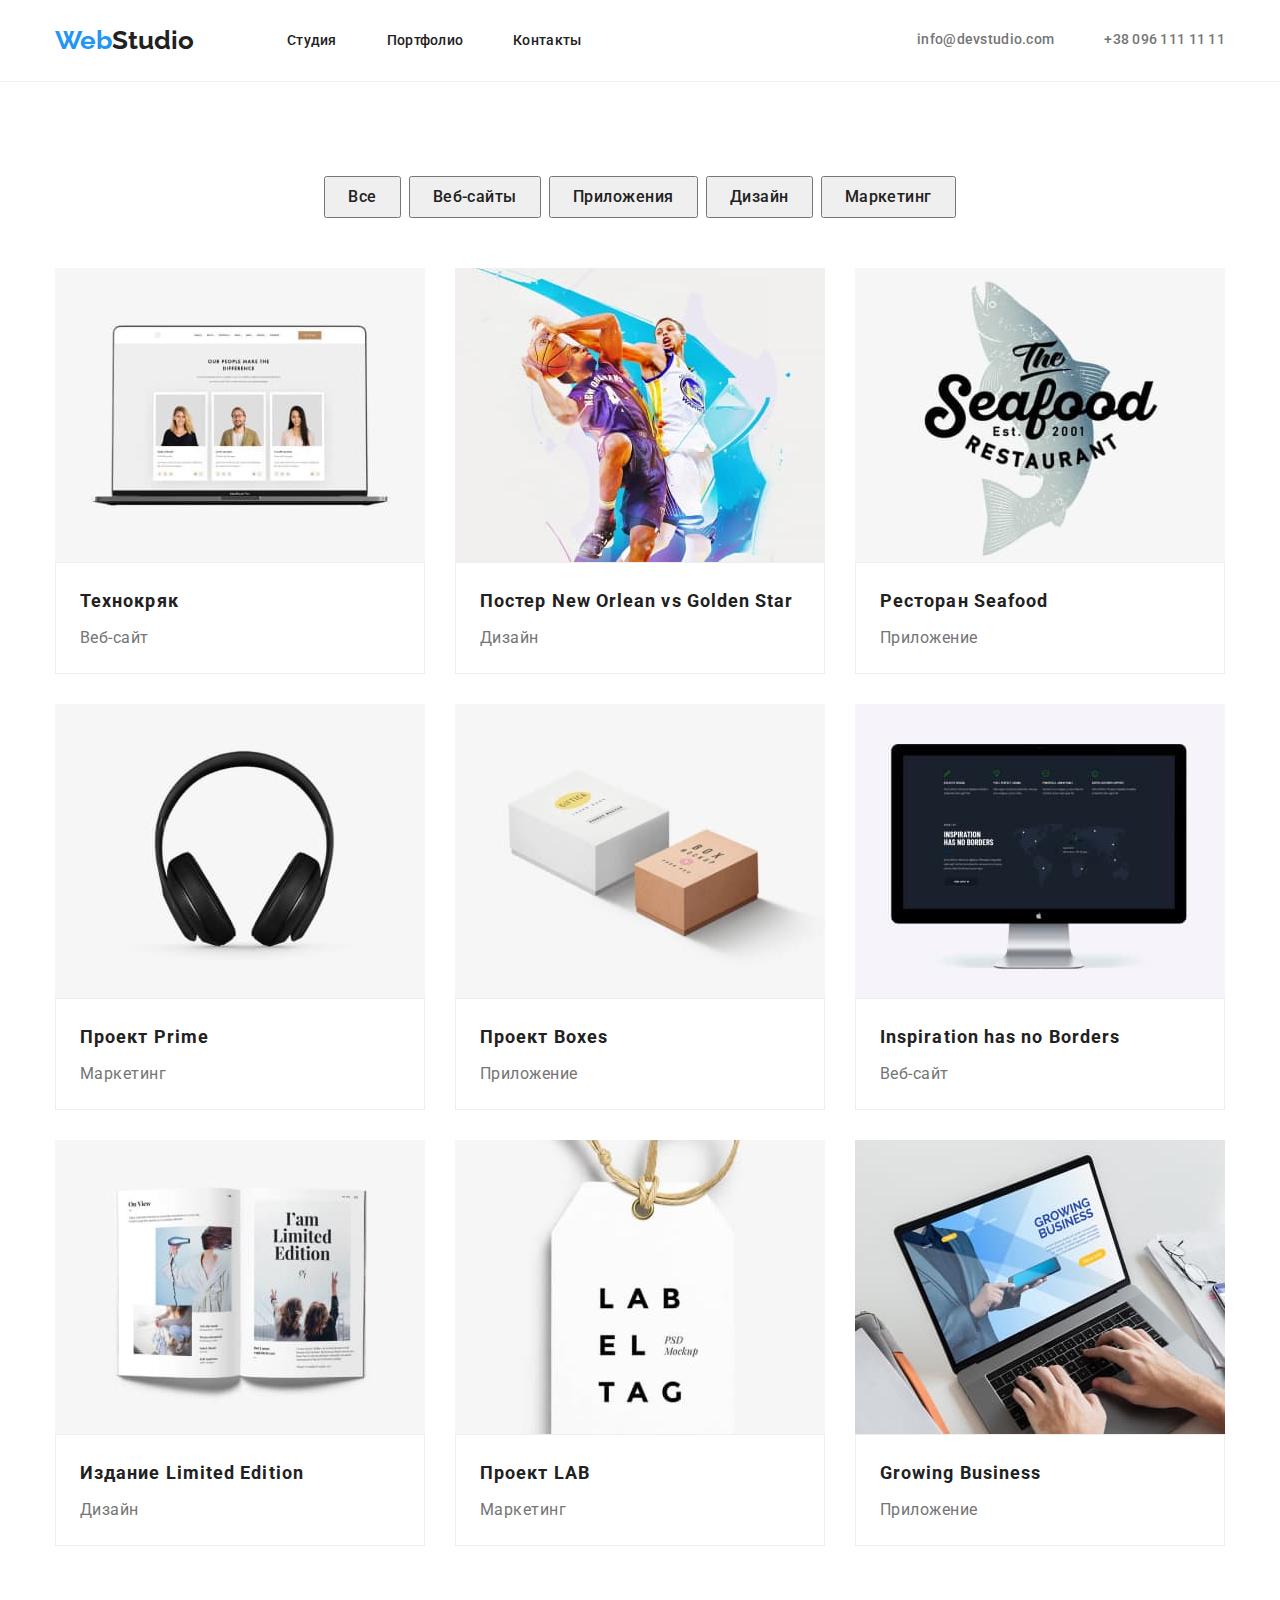
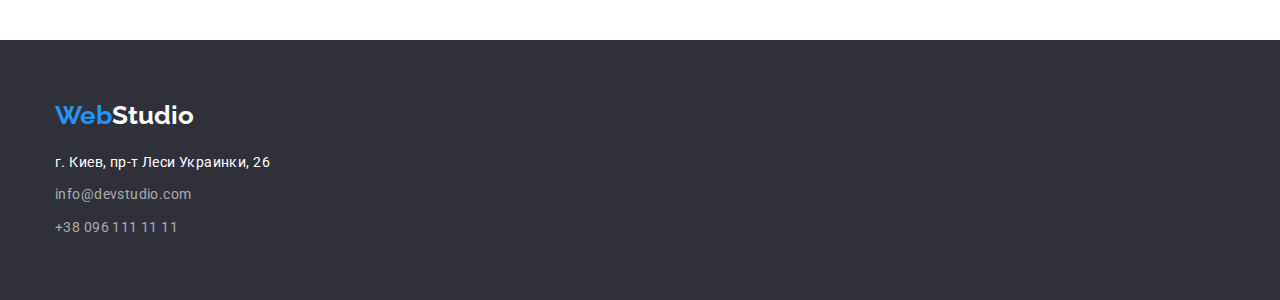
==== portfolio.html @ 0860ba89 "Add files via upload" ====
<!DOCTYPE html>
<html lang="ru">
<head>
    <meta charset="UTF-8">
    <meta http-equiv="X-UA-Compatible" content="IE=edge">
    <meta name="viewport" content="width=device-width, initial-scale=1.0">
    <link rel="preconnect" href="https://fonts.googleapis.com">
    <link rel="preconnect" href="https://fonts.gstatic.com" crossorigin>
    <link href="https://fonts.googleapis.com/css2?family=Raleway:wght@700&family=Roboto:wght@400;500;700;900&display=swap"
      rel="stylesheet">
    <link rel="stylesheet" href="https://cdnjs.cloudflare.com/ajax/libs/modern-normalize/1.1.0/modern-normalize.min.css">
    <link rel="stylesheet" href="./css/styles.css">
    <title>Document</title>
</head>
<!--main conntent-->
<body>
  <header>
    <div class="container header-items">
      <a class="logo" href="./index.html">Web<span class="logostudiotop">Studio</span></a>
      <!--Site navigation-->
      <nav>
        <ul class="navlist">
          <li class="sitenav"><a class="sitenavlink" href="./index.html">Студия</a></li>
          <li class="sitenav"><a class="sitenavlink" href="./portfolio.html">Портфолио</a></li>
          <li class="sitenav"><a class="sitenavlink" href="">Контакты</a></li>
        </ul>
      </nav>
      <!--Phone and email-->
      <div class="contacts-wrapper">
        <a class="contacts" href="mailto:info@devstudio.com">info@devstudio.com</a>
        <a class="contacts" href="tel:+380961111111">+38 096 111 11 11</a>
      </div>
    </div>
  </header>
  <main>
    <section class="section">
      <h1 class="visually-hidden">Наши работы</h1>
      <div class="container">
        <ul class="list-gen-setting our-works-list">
          <li class="our-works-item"><button class="our-works-filter" type="button">Все</button></li>
          <li class="our-works-item"><button class="our-works-filter" type="button">Веб-сайты</button></li>
          <li class="our-works-item"><button class="our-works-filter" type="button">Приложения</button></li>
          <li class="our-works-item"><button class="our-works-filter" type="button">Дизайн</button></li>
          <li class="our-works-item"><button class="our-works-filter" type="button">Маркетинг</button></li>
        </ul>
        <ul class="list-gen-setting work-examples-list">
          <li>
            <a href=""><img src="./images/technokryak.jpg" alt="профайлы людей на экране" width="370"></a>
            <div class="work-examples-box">
              <h2 class="work-examples-name">Технокряк</h2>
              <p class="work-examples-type">Веб-сайт</p>
            </div>
          </li>
          <li> <a href=""></a>
            <a href=""><img src="./images/new-orlean.jpg" alt="два баскетболиста с мячом" width="370"></a>
            <div class="work-examples-box">
              <h2 class="work-examples-name">Постер New Orlean vs Golden Star</h2>
              <p class="work-examples-type">Дизайн</p>
            </div>
          </li>
          <li>
            <a href=""><img src="./images/seafood.jpg" alt="рыба с надписью" width="370"></a>
            <div class="work-examples-box">
              <h2 class="work-examples-name">Ресторан Seafood</h2>
              <p class="work-examples-type">Приложение</p>
            </div>
            </li>
          <li>
            <a href=""><img src="./images/prime.jpg" alt="наушники" width="370"></a>
            <div class="work-examples-box">
              <h2 class="work-examples-name">Проект Prime</h2>
              <p class="work-examples-type">Маркетинг</p>
            </div>
            </li>
          <li>
            <a href=""><img src="./images/boxes.jpg" alt="две коробки коричневая и белая" width="370"></a>
            <div class="work-examples-box">
              <h2 class="work-examples-name">Проект Boxes</h2>
              <p class="work-examples-type">Приложение</p>
            </div>
          </li>
          <li>
            <a href=""><img src="./images/inspiration.jpg" alt="монитор с информацией внутри" width="370"></a>
            <div class="work-examples-box">
              <h2 class="work-examples-name">Inspiration has no Borders</h2>
              <p class="work-examples-type">Веб-сайт</p>
            </div>
          </li>
          <li>
            <a href=""><img src="./images/limited-edition.jpg" alt="журнал с картинками" width="370"></a>
            <div class="work-examples-box">
              <h2 class="work-examples-name">Издание Limited Edition</h2>
              <p class="work-examples-type">Дизайн</p>
            </div>
          </li>
          <li>
            <a href=""><img src="./images/lab.jpg" alt="этикетка" width="370"></a>
            <div class="work-examples-box">
              <h2 class="work-examples-name">Проект LAB</h2>
              <p class="work-examples-type">Маркетинг</p>
            </div>
          </li>
          <li>
            <a href=""><img src="./images/growing-business.jpg" alt="руки человека, печатающего на ноутбуке" width="370"></a>
            <div class="work-examples-box">
              <h2 class="work-examples-name">Growing Business</h2>
              <p class="work-examples-type">Приложение</p>
            </div>
          </li>
        </ul>
      </div>
    </section>
  </main>
  <footer>
    <div class="container">
      <a class="logo" href="./index.html">Web<span class="logostudiobottom">Studio</span></a>
      <address class="address-footer">
        г. Киев, пр-т Леси Украинки, 26
      </address>
      <a class="contacts-footer" href="mailto:info@devstudio.com">info@devstudio.com</a>
      <a class="contacts-footer" href="tel:+380961111111">+38 096 111 11 11</a>
    </div>
  </footer>
</body>
---- css/styles.css ----
:root {
  --secondary-text-color: #757575;
  --accent-color: #2196F3;
  --primary-text-color: #212121;
}
h1,
h2,
h3,
p,
ul {
  margin: 0;
  padding: 0;
}
body {
  color: var(--primary-text-color);
  font-family: 'Roboto', sans-serif;
}
.container {
  width: 1200px;
  align-items: center;
  margin-left: auto;
  margin-right: auto;
  padding-left: 15px;
  padding-right: 15px;
  /*Создан общий вспомогательный класс 
  .container для центрирования и ограничения контента по ширине. 
  Ширина «контейнера» соответствует макету и равна 1200px.
  «Контейнер» оборачивает контент хедера,
    футера и секций. То есть находится внутри них.*/
 }

.section { 
  padding-top: 94px; 
  padding-bottom: 94px;
}
.remove-padding-part {
  padding-top: 0;
}

header {
  background-color: #ffffff;
  border-bottom-width: 1px;
  border-bottom-color: rgba(236, 236, 236, 0.7);
  border-bottom-style: solid;
}
.header-items {
  display: flex;
  justify-content: space-around;
  padding: 25px 15px;
}
.logo {
  color: var(--accent-color);
  font-family: Raleway, sans-serif;
  font-weight: 700;
  font-size: 26px;
  line-height: 1.19;
  text-decoration: none;
  margin-right: 93px;
}
.logostudiotop {
  color: var(--primary-text-color);
}
.logostudiobottom {
  color: #FFFFFF;
}
.navlist {
  list-style-type: none;
  display: flex;
  margin-right: auto;
  margin-top: 0;
  margin-bottom: 0;
}

.sitenav + .sitenav {
  margin-left: 50px;
}
.sitenavlink {
  color: var(--primary-text-color);
  text-decoration: none;
  font-weight: 500;
  font-size: 14px;
  line-height: 1.14;
  letter-spacing: 0.02em;
}
.sitenavlink:hover,
.sitenavlink:focus {
  color: var(--accent-color);
}
.contacts-wrapper {
  display: flex;
  margin-left: auto;
}
.contacts {
  color: var(--secondary-text-color);
  text-decoration: none;
  font-weight: 500;
  font-size: 14px;
  line-height: 1.14;
  letter-spacing: 0.02em;
}
.contacts:hover,
.contacts:focus,
.contacts-footer:hover,
.contacts-footer:focus {
  color: var(--accent-color);
}

.contacts + .contacts {
  margin-left: 50px;
}
button {
  cursor: pointer;
}

/* Page index */ 
.hero {
  background-color: #2F303A;
  padding-top: 200px;
  padding-bottom: 200px;
}
.hero-title {
  color: #FFFFFF;
  font-weight: 900;
  font-size: 44px;
  line-height: 1.36;
  text-align: center;
  letter-spacing: 0.06em;
  text-transform: uppercase;
  
  width: 696px;
  margin-top: 0;
  margin-right: auto;
  margin-left: auto;
  margin-bottom: 30px;
}
.hero-button {
  color: #FFFFFF;
  font-family: 'Roboto', sans-serif;
  font-weight: 700;
  font-size: 16px;
  line-height: 1.87;
  text-align: center;
  letter-spacing: 0.06em;
  background-color: var(--accent-color);

  display: block;
  margin-right: auto;
  margin-left: auto;
  padding: 10px 32px;
}

.list-gen-setting {
  list-style-type: none;
  display: flex;
  margin: 0;
  }

.visually-hidden:not(:focus):not(:active) {
  clip: rect(0 0 0 0);
  clip-path: inset(50%);
  height: 1px;
  overflow: hidden;
  position: absolute;
  white-space: nowrap;
  width: 1px;
}
.benefits-item {
  margin-top: 0;
  margin-bottom: 0;
  width: 270px;
}
.benefits-item + .benefits-item {
  margin-left: 30px;
}
.benefits-title {
  color: var(--primary-text-color);
  font-weight: 700;
  font-size: 14px;
  line-height: 1.14;
  letter-spacing: 0.03em;
  text-transform: uppercase;

  margin-bottom: 10px;
}

.benefits-description {
  color: var(--secondary-text-color);
  font-size: 14px;
  line-height: 1.71;
  letter-spacing: 0.03em;
}

.what-we-do-section {
  background-color: #FFFFFF;
  padding-top: 0;
  margin-top: 0;
}
.what-we-do-image {
  display: block;
  width: 370px;
}
.what-we-do-list {
  padding-left: 0;
  padding-right: 0;
}
.what-we-do-list > li {
  margin-left: auto;
  margin-right: auto;
}
.what-we-do-list > li + li {
  margin-left: 30px;
}

.what-we-do-title,
.our-team-title {
  color: var(--primary-text-color);
  font-weight: 700;
  font-size: 36px;
  line-height: 1.16;
  text-align: center;
  letter-spacing: 0.03em;

  margin-top: 0;
  margin-right: auto;
  margin-left: auto;
  margin-bottom: 50px;
}
.our-team-box {
  padding: 30px 0;
  background-color: rgba(255, 255, 255, 1);
}

.our-team-list {
  justify-content: center;
}
.our-team {
  background-color: #F5F4FA;
}
.our-team-item + .our-team-item {
  margin-left: 30px;
}
.our-team-item > img {
  display: block;
}
.our-team-names {
  color: var(--primary-text-color);
  font-weight: 500;
  font-size: 16px;
  line-height: 1.18;
  text-align: center;
  letter-spacing: 0.03em;

  margin-bottom: 10px;
}
.our-team-position {
  color: var(--secondary-text-color);
  font-size: 16px;
  line-height: 1.18;
  text-align: center;
  letter-spacing: 0.03em;
}

/*Page portfolio */
.our-works-list {
  justify-content: center;
  margin-bottom: 50px;
}
.our-works-filter {
  color: var(--primary-text-color);
  font-family: 'Roboto', sans-serif;
  font-weight: 500;
  font-size: 16px;
  line-height: 1.62;
  letter-spacing: 0.03em;

  padding: 6px 22px;
}
.our-works-filter:hover,
.our-works-filter:focus {
  color: #FFFFFF;
  background-color: var(--accent-color);
}
.our-works-item + .our-works-item {
  margin-left: 8px;
}
.work-examples-list {
  flex-wrap: wrap;
  margin-left: -30px;
  margin-top: -30px;
}
.work-examples-list > li {
  flex-basis: calc(100% / 3 - 30px);
  margin-left: 30px;
  margin-top: 30px;
}
.work-examples-list li > a > img {
  display: block;
}
.work-examples-box {
  border: 1px solid rgba(238, 238, 238, 1);
  padding: 20px 24px;
}
.work-examples-name {
  color: var(--primary-text-color);
  font-weight: 700;
  font-size: 18px;
  line-height: 2;
  letter-spacing: 0.06em;
}
.work-examples-type {
  color: var(--secondary-text-color);
  font-size: 16px;
  line-height: 1.87;
  letter-spacing: 0.03em;

  margin-top: 4px;
}
/* Footer */
footer {
  background-color: #2F303A;
  padding-top: 60px;
  padding-bottom: 60px;
}
.address-footer {
  color: #FFFFFF;
  font-size: 14px;
  font-style: normal;
  line-height: 1.71;
  letter-spacing: 0.03em;

  margin-top: 20px;
}
.contacts-footer {
  color: rgba(255, 255, 255, 0.6);
  font-size: 14px;
  line-height: 1.71;
  letter-spacing: 0.03em;
  text-decoration: none;
  display: block;
  margin-top: 9px;
}
/*hover and focus are withing the header contact settings */
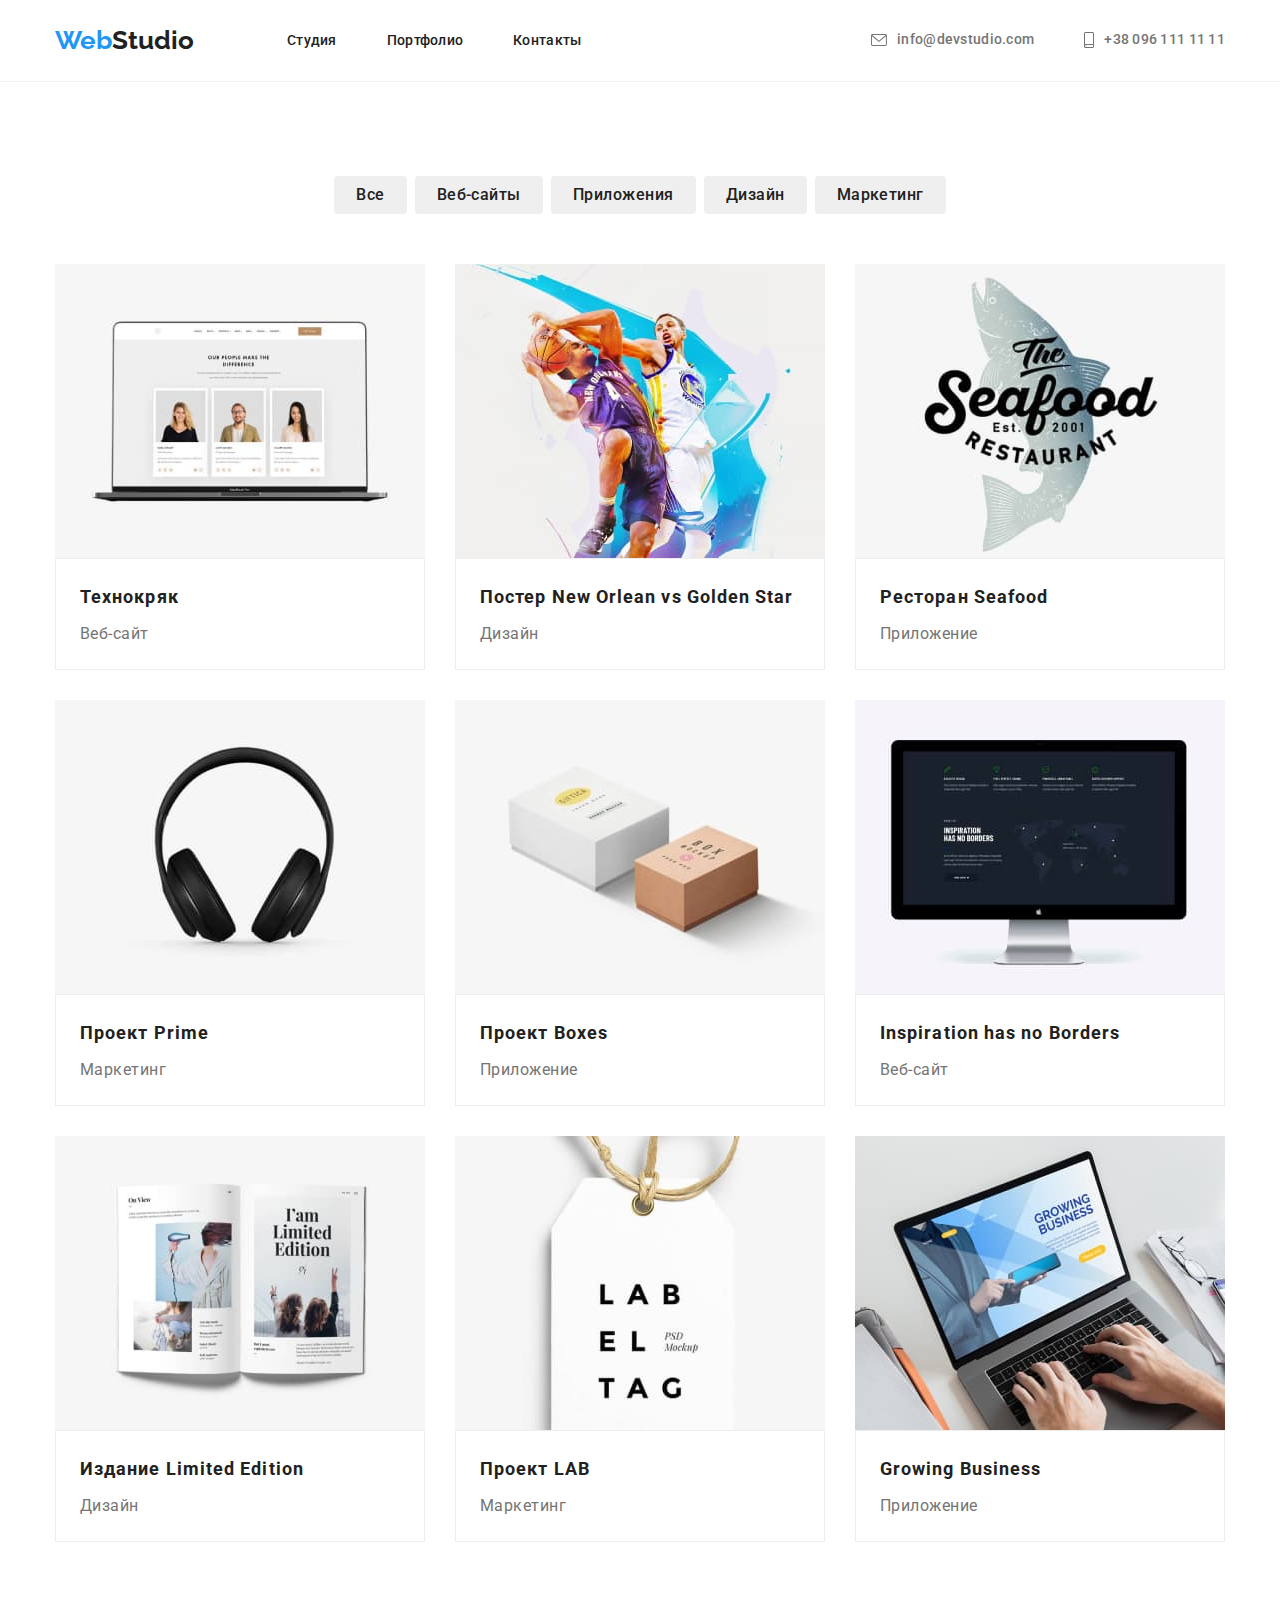
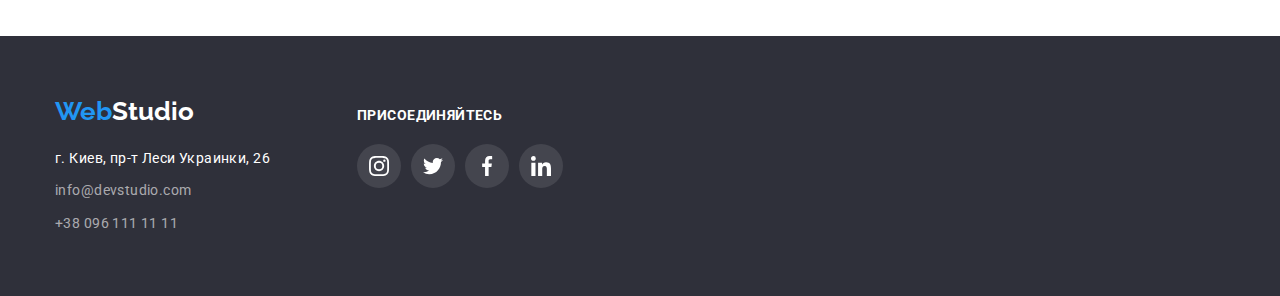
==== commit c7d40d00: "added shadows, finished homework" ====
--- a/portfolio.html
+++ b/portfolio.html
@@ -27,8 +27,16 @@
       </nav>
       <!--Phone and email-->
       <div class="contacts-wrapper">
-        <a class="contacts" href="mailto:info@devstudio.com">info@devstudio.com</a>
-        <a class="contacts" href="tel:+380961111111">+38 096 111 11 11</a>
+        <a class="contacts header-email" href="mailto:info@devstudio.com">
+          <svg class="email-icon" width="16px" height="12px">
+            <use href="./images/symbol-defs.svg#icon-envelope"></use>
+          </svg>
+          info@devstudio.com</a>
+        <a class="contacts header-phone" href="tel:+380961111111">
+          <svg class="email-icon" width="10px" height="16px">
+            <use href="./images/symbol-defs.svg#icon-smartphone"></use>
+          </svg>
+          +38 096 111 11 11</a>
       </div>
     </div>
   </header>
@@ -112,13 +120,48 @@
     </section>
   </main>
   <footer>
-    <div class="container">
-      <a class="logo" href="./index.html">Web<span class="logostudiobottom">Studio</span></a>
-      <address class="address-footer">
-        г. Киев, пр-т Леси Украинки, 26
-      </address>
-      <a class="contacts-footer" href="mailto:info@devstudio.com">info@devstudio.com</a>
-      <a class="contacts-footer" href="tel:+380961111111">+38 096 111 11 11</a>
+    <div class="container footer-wrap">
+      <div class="footer-column">
+        <a class="logo" href="./index.html">Web<span class="logostudiobottom">Studio</span></a>
+        <address class="address-footer">
+          г. Киев, пр-т Леси Украинки, 26
+        </address>
+        <a class="contacts-footer" href="mailto:info@devstudio.com">info@devstudio.com</a>
+        <a class="contacts-footer" href="tel:+380961111111">+38 096 111 11 11</a>
+      </div>
+      <div class="footer-column">
+        <h2 class="join-title-footer">Присоединяйтесь</h2>
+        <ul class="list-gen-setting footer-contacts">
+          <li class="footer-contacts-item">
+            <a class="footer-contacts-link" href="">
+              <svg class="footer-icon" width="20px" height="20px">
+                <use href="./images/symbol-defs.svg#icon-instagram"></use>
+              </svg>
+            </a>
+          </li>
+          <li class="footer-contacts-item">
+            <a class="footer-contacts-link" href="">
+              <svg class="footer-icon" width="20px" height="16.25px">
+                <use href="./images/symbol-defs.svg#icon-twitter"></use>
+              </svg>
+            </a>
+          </li>
+          <li class="footer-contacts-item">
+            <a class="footer-contacts-link" href="">
+              <svg class="footer-icon" width="10px" height="20px">
+                <use href="./images/symbol-defs.svg#icon-facebook"></use>
+              </svg>
+            </a>
+          </li>
+          <li class="footer-contacts-item">
+            <a class="footer-contacts-link" href="">
+              <svg class="footer-icon" width="20px" height="20px">
+                <use href="./images/symbol-defs.svg#icon-linkedin"></use>
+              </svg>
+            </a>
+          </li>
+        </ul>
+      </div>
     </div>
   </footer>
 </body>--- a/css/styles.css
+++ b/css/styles.css
@@ -22,12 +22,12 @@
   margin-right: auto;
   padding-left: 15px;
   padding-right: 15px;
+}
   /*Создан общий вспомогательный класс 
   .container для центрирования и ограничения контента по ширине. 
   Ширина «контейнера» соответствует макету и равна 1200px.
   «Контейнер» оборачивает контент хедера,
     футера и секций. То есть находится внутри них.*/
- }
 
 .section { 
   padding-top: 94px; 
@@ -97,6 +97,8 @@
   font-size: 14px;
   line-height: 1.14;
   letter-spacing: 0.02em;
+  display: flex;
+  align-items: center;
 }
 .contacts:hover,
 .contacts:focus,
@@ -108,15 +110,33 @@
 .contacts + .contacts {
   margin-left: 50px;
 }
+
+.email-icon {
+  fill: currentColor;
+  margin-right: 10px;
+}
+
 button {
   cursor: pointer;
 }
 
-/* Page index */ 
+
+/* Page index -------------------------------*/ 
 .hero {
-  background-color: #2F303A;
   padding-top: 200px;
   padding-bottom: 200px;
+  height: 600px;
+  max-width: 1600px;
+  background-image: linear-gradient(
+    to right, 
+    rgba(47, 48, 58, 0.4),
+    rgba(47, 48, 58, 0.4)
+    ),
+    url(../images/imghero.jpg);
+  background-size: cover;
+  background-repeat: no-repeat;
+  margin-left: auto;
+  margin-right: auto;
 }
 .hero-title {
   color: #FFFFFF;
@@ -142,6 +162,9 @@
   text-align: center;
   letter-spacing: 0.06em;
   background-color: var(--accent-color);
+  border-radius: 4px;
+  border: 0;
+  box-shadow: 0px 4px 4px 0px rgba(0, 0, 0, 0.15);
 
   display: block;
   margin-right: auto;
@@ -154,7 +177,6 @@
   display: flex;
   margin: 0;
   }
-
 .visually-hidden:not(:focus):not(:active) {
   clip: rect(0 0 0 0);
   clip-path: inset(50%);
@@ -172,6 +194,19 @@
 .benefits-item + .benefits-item {
   margin-left: 30px;
 }
+.benefits-thumb {
+  width: 270px;
+  height: 120px;
+  margin-bottom: 30px;
+  background-color: rgba(245, 244, 250, 1);
+  display: flex;
+  align-items: center;
+  border-radius: 4px;
+}
+.benefits-icon {
+  margin: auto;
+}
+
 .benefits-title {
   color: var(--primary-text-color);
   font-weight: 700;
@@ -212,7 +247,8 @@
 }
 
 .what-we-do-title,
-.our-team-title {
+.our-team-title,
+.regular-clients-title {
   color: var(--primary-text-color);
   font-weight: 700;
   font-size: 36px;
@@ -235,6 +271,10 @@
 }
 .our-team {
   background-color: #F5F4FA;
+}
+.our-team-item {
+  box-shadow: 0px 1px 3px rgba(0, 0, 0, 0.12), 0px 1px 1px rgba(0, 0, 0, 0.14), 0px 2px 1px rgba(0, 0, 0, 0.2);
+  border-radius: 0px 0px 4px 4px;
 }
 .our-team-item + .our-team-item {
   margin-left: 30px;
@@ -258,9 +298,80 @@
   line-height: 1.18;
   text-align: center;
   letter-spacing: 0.03em;
-}
-
-/*Page portfolio */
+  margin-bottom: 16px;
+}
+.our-team-contacts,
+.footer-contacts {
+  display: flex;
+  justify-content: center;
+  align-items: center;
+
+}
+.our-team-contacts-item,
+.our-team-contacts-link,
+.footer-contacts-item,
+.footer-contacts-link {
+  width: 44px;
+  height: 44px;
+  border-radius: 50%;
+
+  display: flex;
+  justify-content: center;
+  align-items: center;
+}
+.our-team-contacts-item,
+.our-team-contacts-link {
+  color: #AFB1B8;
+}
+.our-team-contacts-item + .our-team-contacts-item,
+.footer-contacts-item + .footer-contacts-item {
+  margin-left: 10px;
+}
+.our-team-icon,
+.footer-icon {
+  width: 20px;
+  height: 20px;
+  fill: currentColor;
+}
+.our-team-contacts-link:hover,
+.our-team-contacts-link:focus {
+  background-color: var(--accent-color);
+  color: rgba(255, 255, 255, 1);
+}
+.our-team-icon:hover,
+.our-team-icon:focus {
+  fill: currentColor;
+}
+.regular-clients-item {
+  width: 170px;
+  height: 92px;
+}
+.regular-clients-item + .regular-clients-item {
+  margin-left: 30px;
+}
+.regular-clients-link {
+  display: block;
+  padding: 16px 32px;
+  border: 1px solid #AFB1B8;
+  border-radius: 4px;
+  border-top-left-radius: ;
+  background-color: #ffffff;
+  color: #AFB1B8;
+}
+.regular-clients-link:hover,
+.regular-clients-link:focus {
+  border: 1px solid var(--accent-color);
+  color: var(--accent-color);
+}
+.regular-clients-icon,
+.regular-clients-icon:hover,
+.regular-clients-icon:focus,
+.footer-icon,
+.footer-icon:hover,
+.footer-icon:focus {
+  fill: currentColor;
+}
+/*Page portfolio ------------------------------------------------ */
 .our-works-list {
   justify-content: center;
   margin-bottom: 50px;
@@ -272,6 +383,9 @@
   font-size: 16px;
   line-height: 1.62;
   letter-spacing: 0.03em;
+  border-radius: 4px;
+  border-color: #F5F4FA;
+  border: 0px;
 
   padding: 6px 22px;
 }
@@ -279,6 +393,8 @@
 .our-works-filter:focus {
   color: #FFFFFF;
   background-color: var(--accent-color);
+  box-shadow: 0px 3px 1px rgba(0, 0, 0, 0.1), 0px 1px 2px rgba(0, 0, 0, 0.08), 0px 2px 2px rgba(0, 0, 0, 0.12);
+  border-color: var(--accent-color);
 }
 .our-works-item + .our-works-item {
   margin-left: 8px;
@@ -293,6 +409,9 @@
   margin-left: 30px;
   margin-top: 30px;
 }
+.work-examples-list > li:hover {
+  box-shadow: 0px 1px 1px rgba(0, 0, 0, 0.12), 0px 4px 4px rgba(0, 0, 0, 0.06), 1px 4px 6px rgba(0, 0, 0, 0.16);
+} 
 .work-examples-list li > a > img {
   display: block;
 }
@@ -315,7 +434,7 @@
 
   margin-top: 4px;
 }
-/* Footer */
+/* Footer ----------------------------------------------- */
 footer {
   background-color: #2F303A;
   padding-top: 60px;
@@ -339,4 +458,32 @@
   display: block;
   margin-top: 9px;
 }
+.footer-wrap {
+  display:flex;
+  align-items: flex-start;
+}
+.join-title-footer {
+  margin-bottom: 20px;
+  padding-top: 12px;
+  text-transform: uppercase;
+  font-weight: 700;
+  font-size: 14px;
+  line-height: 1.14;
+  color: #FFFFFF;
+  letter-spacing: 0.03em;
+}
+
+.footer-column + .footer-column {
+  margin-left: 70px;
+}
+.footer-contacts-link {
+  background-color: rgba(255, 255, 255, 0.1);
+  color: #FFFFFF;
+}
+.footer-contacts-link:hover,
+.footer-contacts-link:focus {
+  background-color: #2196F3;
+  color: #FFFFFF;
+}
+
 /*hover and focus are withing the header contact settings */